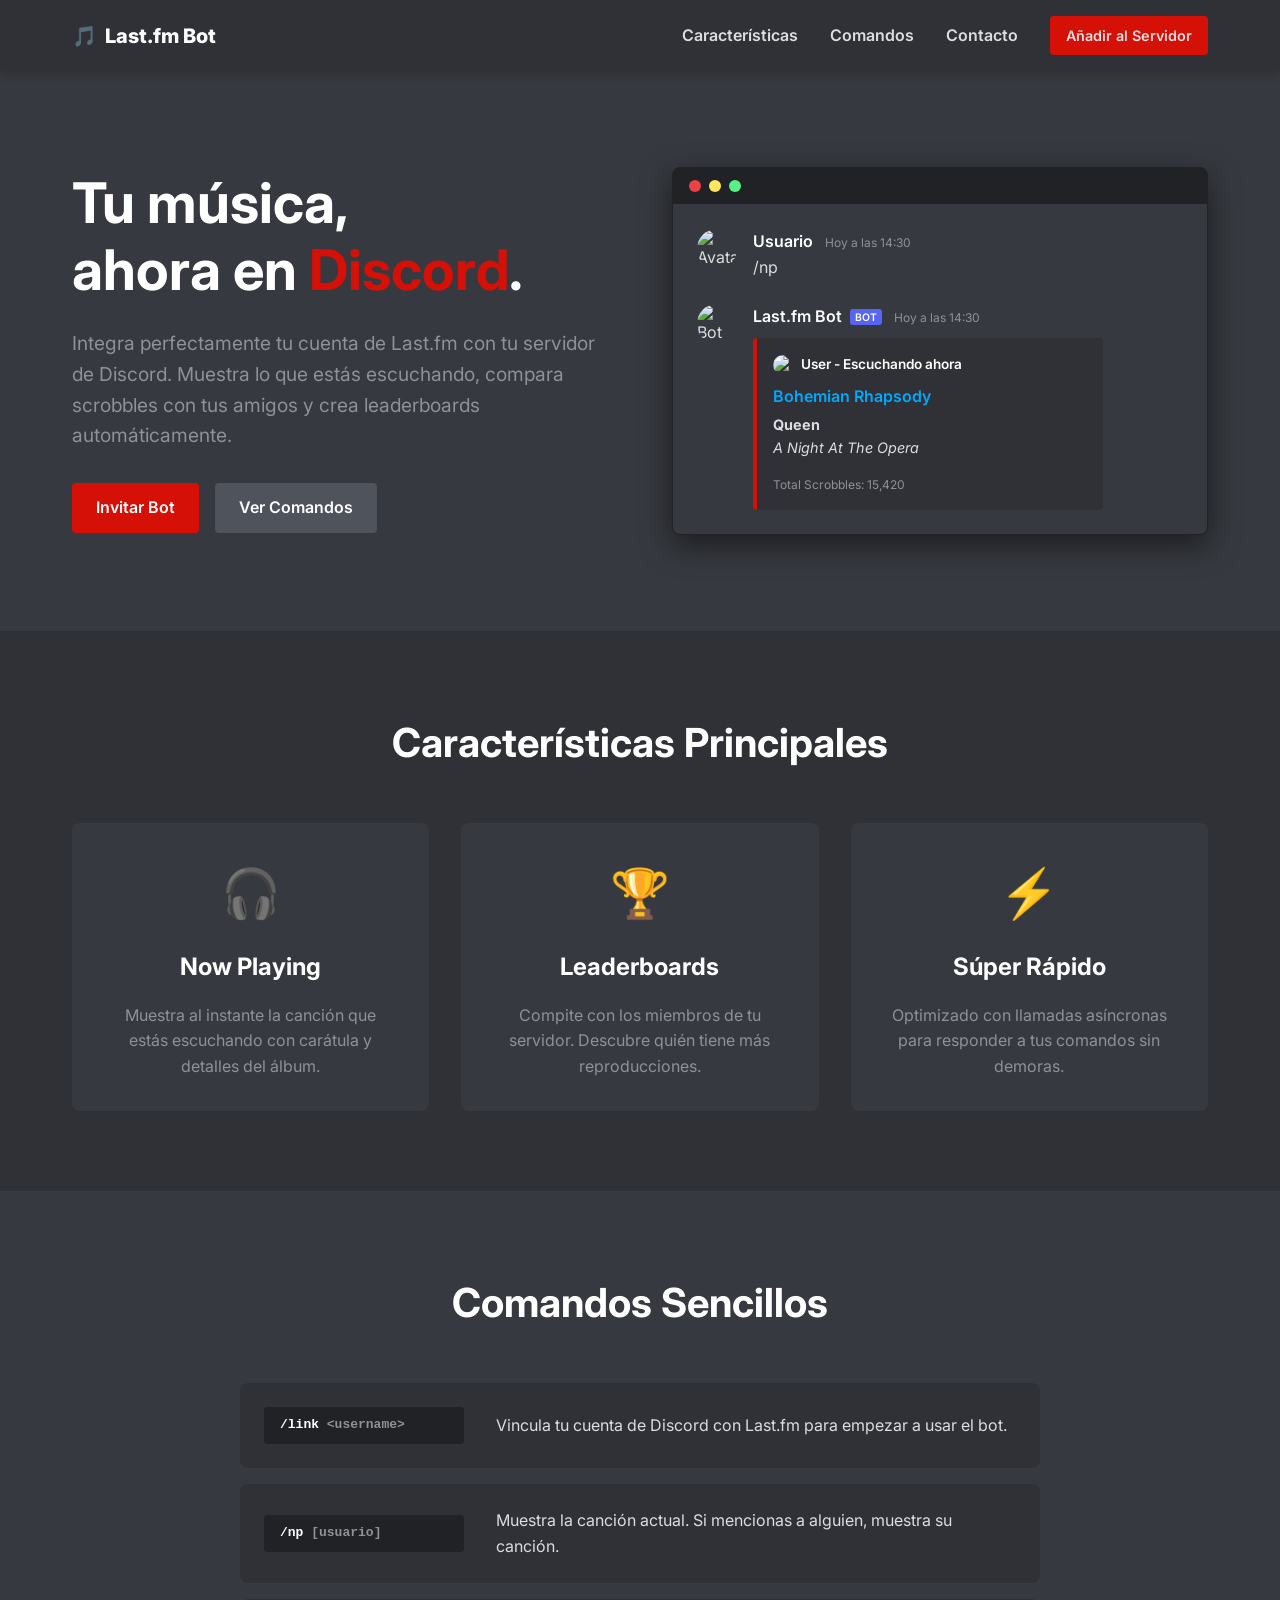
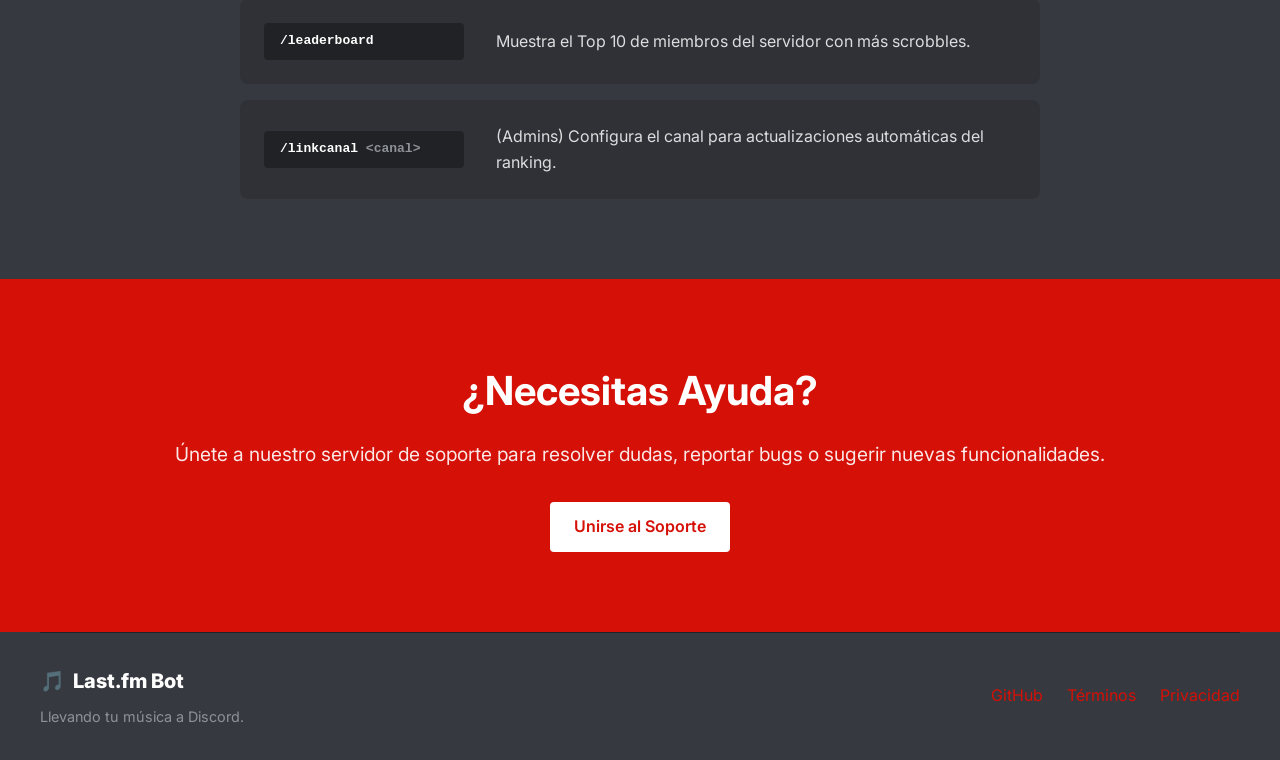
==== website/index.html @ 11972130 "Initial commit - Last.fm Discord Bot architecture" ====
<!DOCTYPE html>
<html lang="es">
<head>
    <meta charset="UTF-8">
    <meta name="viewport" content="width=device-width, initial-scale=1.0">
    <title>Last.fm Bot para Discord</title>
    <meta name="description" content="El mejor bot de Discord para integrar tu actividad musical de Last.fm. Comparte tus scrobbles, descubre nueva música y compite en leaderboards.">
    <link rel="stylesheet" href="style.css">
    <link rel="preconnect" href="https://fonts.googleapis.com">
    <link rel="preconnect" href="https://fonts.gstatic.com" crossorigin>
    <link href="https://fonts.googleapis.com/css2?family=Inter:wght@300;400;600;800&display=swap" rel="stylesheet">
</head>
<body>
    <nav class="navbar">
        <div class="container nav-container">
            <div class="logo">
                <span class="logo-icon">🎵</span>
                <span class="logo-text">Last.fm Bot</span>
            </div>
            <ul class="nav-links">
                <li><a href="#features">Características</a></li>
                <li><a href="#commands">Comandos</a></li>
                <li><a href="#contact">Contacto</a></li>
                <li><a href="#" class="btn btn-primary btn-small">Añadir al Servidor</a></li>
            </ul>
        </div>
    </nav>

    <header class="hero">
        <div class="container hero-container">
            <div class="hero-content">
                <h1>Tu música,<br>ahora en <span class="highlight">Discord</span>.</h1>
                <p>Integra perfectamente tu cuenta de Last.fm con tu servidor de Discord. Muestra lo que estás escuchando, compara scrobbles con tus amigos y crea leaderboards automáticamente.</p>
                <div class="hero-buttons">
                    <a href="#" class="btn btn-primary">Invitar Bot</a>
                    <a href="#commands" class="btn btn-secondary">Ver Comandos</a>
                </div>
            </div>
            <div class="hero-image">
                <div class="mockup">
                    <div class="mockup-header">
                        <span class="dot red"></span>
                        <span class="dot yellow"></span>
                        <span class="dot green"></span>
                    </div>
                    <div class="mockup-body">
                        <div class="message">
                            <img src="https://ui-avatars.com/api/?name=User&background=random" alt="Avatar" class="avatar">
                            <div class="message-content">
                                <span class="username">Usuario</span> <span class="timestamp">Hoy a las 14:30</span>
                                <p>/np</p>
                            </div>
                        </div>
                        <div class="message bot">
                            <img src="https://ui-avatars.com/api/?name=Bot&background=d51007&color=fff" alt="Bot Avatar" class="avatar bot-avatar">
                            <div class="message-content">
                                <span class="username bot-name">Last.fm Bot <span class="bot-tag">BOT</span></span> <span class="timestamp">Hoy a las 14:30</span>
                                <div class="embed">
                                    <div class="embed-author">
                                        <img src="https://ui-avatars.com/api/?name=User&background=random" alt="User">
                                        <span>User - Escuchando ahora</span>
                                    </div>
                                    <div class="embed-title">Bohemian Rhapsody</div>
                                    <div class="embed-desc">
                                        <strong>Queen</strong><br>
                                        <em>A Night At The Opera</em>
                                    </div>
                                    <div class="embed-footer">Total Scrobbles: 15,420</div>
                                </div>
                            </div>
                        </div>
                    </div>
                </div>
            </div>
        </div>
    </header>

    <section id="features" class="features">
        <div class="container">
            <h2 class="section-title">Características Principales</h2>
            <div class="features-grid">
                <div class="feature-card">
                    <div class="feature-icon">🎧</div>
                    <h3>Now Playing</h3>
                    <p>Muestra al instante la canción que estás escuchando con carátula y detalles del álbum.</p>
                </div>
                <div class="feature-card">
                    <div class="feature-icon">🏆</div>
                    <h3>Leaderboards</h3>
                    <p>Compite con los miembros de tu servidor. Descubre quién tiene más reproducciones.</p>
                </div>
                <div class="feature-card">
                    <div class="feature-icon">⚡</div>
                    <h3>Súper Rápido</h3>
                    <p>Optimizado con llamadas asíncronas para responder a tus comandos sin demoras.</p>
                </div>
            </div>
        </div>
    </section>

    <section id="commands" class="commands">
        <div class="container">
            <h2 class="section-title">Comandos Sencillos</h2>
            <div class="commands-list">
                <div class="command-item">
                    <div class="command-name">/link <span>&lt;username&gt;</span></div>
                    <div class="command-desc">Vincula tu cuenta de Discord con Last.fm para empezar a usar el bot.</div>
                </div>
                <div class="command-item">
                    <div class="command-name">/np <span>[usuario]</span></div>
                    <div class="command-desc">Muestra la canción actual. Si mencionas a alguien, muestra su canción.</div>
                </div>
                <div class="command-item">
                    <div class="command-name">/leaderboard</div>
                    <div class="command-desc">Muestra el Top 10 de miembros del servidor con más scrobbles.</div>
                </div>
                <div class="command-item">
                    <div class="command-name">/linkcanal <span>&lt;canal&gt;</span></div>
                    <div class="command-desc">(Admins) Configura el canal para actualizaciones automáticas del ranking.</div>
                </div>
            </div>
        </div>
    </section>

    <section id="contact" class="cta">
        <div class="container cta-container">
            <h2>¿Necesitas Ayuda?</h2>
            <p>Únete a nuestro servidor de soporte para resolver dudas, reportar bugs o sugerir nuevas funcionalidades.</p>
            <a href="#" class="btn btn-primary">Unirse al Soporte</a>
        </div>
    </section>

    <footer>
        <div class="container footer-container">
            <div class="footer-info">
                <div class="logo">
                    <span class="logo-icon">🎵</span>
                    <span class="logo-text">Last.fm Bot</span>
                </div>
                <p>Llevando tu música a Discord.</p>
            </div>
            <div class="footer-links">
                <a href="https://github.com/tu-usuario/lastfm-discord-bot" target="_blank">GitHub</a>
                <a href="#">Términos</a>
                <a href="#">Privacidad</a>
            </div>
        </div>
    </footer>

    <script src="script.js"></script>
</body>
</html>
---- website/style.css ----
:root {
    --bg-color: #36393f;
    --bg-secondary: #2f3136;
    --bg-tertiary: #202225;
    --text-primary: #dcddde;
    --text-secondary: #8e9297;
    --primary-color: #d51007; /* Last.fm Red */
    --primary-hover: #b90000;
    --border-color: #202225;
    --embed-bg: #2f3136;
}

* {
    margin: 0;
    padding: 0;
    box-sizing: border-box;
}

body {
    font-family: 'Inter', sans-serif;
    background-color: var(--bg-color);
    color: var(--text-primary);
    line-height: 1.6;
}

a {
    text-decoration: none;
    color: var(--primary-color);
    transition: color 0.2s;
}

a:hover {
    color: var(--primary-hover);
}

.container {
    max-width: 1200px;
    margin: 0 auto;
    padding: 0 2rem;
}

/* Navbar */
.navbar {
    background-color: var(--bg-secondary);
    padding: 1rem 0;
    position: sticky;
    top: 0;
    z-index: 100;
    box-shadow: 0 2px 10px rgba(0,0,0,0.2);
}

.nav-container {
    display: flex;
    justify-content: space-between;
    align-items: center;
}

.logo {
    display: flex;
    align-items: center;
    gap: 0.5rem;
    font-weight: 800;
    font-size: 1.25rem;
    color: #fff;
}

.nav-links {
    display: flex;
    list-style: none;
    gap: 2rem;
    align-items: center;
}

.nav-links a {
    color: var(--text-primary);
    font-weight: 600;
}

.nav-links a:hover {
    color: #fff;
}

/* Buttons */
.btn {
    display: inline-block;
    padding: 0.75rem 1.5rem;
    border-radius: 4px;
    font-weight: 600;
    cursor: pointer;
    transition: all 0.2s ease;
    border: none;
}

.btn-small {
    padding: 0.5rem 1rem;
    font-size: 0.9rem;
}

.btn-primary {
    background-color: var(--primary-color);
    color: #fff;
}

.btn-primary:hover {
    background-color: var(--primary-hover);
    color: #fff;
    transform: translateY(-2px);
}

.btn-secondary {
    background-color: #4f545c;
    color: #fff;
}

.btn-secondary:hover {
    background-color: #686d73;
    color: #fff;
    transform: translateY(-2px);
}

/* Hero Section */
.hero {
    padding: 6rem 0;
}

.hero-container {
    display: flex;
    align-items: center;
    gap: 4rem;
}

.hero-content {
    flex: 1;
}

.hero-content h1 {
    font-size: 3.5rem;
    line-height: 1.2;
    margin-bottom: 1.5rem;
    color: #fff;
}

.highlight {
    color: var(--primary-color);
}

.hero-content p {
    font-size: 1.2rem;
    color: var(--text-secondary);
    margin-bottom: 2rem;
}

.hero-buttons {
    display: flex;
    gap: 1rem;
}

/* Mockup */
.hero-image {
    flex: 1;
}

.mockup {
    background-color: var(--bg-tertiary);
    border-radius: 8px;
    overflow: hidden;
    box-shadow: 0 10px 30px rgba(0,0,0,0.5);
    border: 1px solid var(--border-color);
}

.mockup-header {
    background-color: #202225;
    padding: 0.75rem 1rem;
    display: flex;
    gap: 0.5rem;
    border-bottom: 1px solid var(--bg-color);
}

.dot {
    width: 12px;
    height: 12px;
    border-radius: 50%;
}

.dot.red { background-color: #ed4245; }
.dot.yellow { background-color: #fee75c; }
.dot.green { background-color: #57f287; }

.mockup-body {
    padding: 1.5rem;
    background-color: var(--bg-color);
    display: flex;
    flex-direction: column;
    gap: 1.5rem;
}

.message {
    display: flex;
    gap: 1rem;
}

.avatar {
    width: 40px;
    height: 40px;
    border-radius: 50%;
}

.message-content {
    flex: 1;
}

.username {
    font-weight: 600;
    color: #fff;
}

.bot-tag {
    background-color: #5865F2;
    color: #fff;
    font-size: 0.65rem;
    padding: 0.1rem 0.3rem;
    border-radius: 3px;
    margin-left: 0.25rem;
    vertical-align: middle;
}

.timestamp {
    font-size: 0.75rem;
    color: var(--text-secondary);
    margin-left: 0.5rem;
}

/* Embed */
.embed {
    margin-top: 0.5rem;
    background-color: var(--embed-bg);
    border-left: 4px solid var(--primary-color);
    border-radius: 4px;
    padding: 1rem;
    max-width: 350px;
}

.embed-author {
    display: flex;
    align-items: center;
    gap: 0.5rem;
    margin-bottom: 0.5rem;
    font-size: 0.85rem;
    font-weight: 600;
    color: #fff;
}

.embed-author img {
    width: 20px;
    height: 20px;
    border-radius: 50%;
}

.embed-title {
    font-weight: 600;
    color: #00a8fc; /* Link blue typical of embeds */
    margin-bottom: 0.25rem;
}

.embed-desc {
    font-size: 0.9rem;
    margin-bottom: 1rem;
}

.embed-footer {
    font-size: 0.75rem;
    color: var(--text-secondary);
}

/* Sections */
.section-title {
    text-align: center;
    font-size: 2.5rem;
    margin-bottom: 3rem;
    color: #fff;
}

/* Features */
.features {
    padding: 5rem 0;
    background-color: var(--bg-secondary);
}

.features-grid {
    display: grid;
    grid-template-columns: repeat(auto-fit, minmax(300px, 1fr));
    gap: 2rem;
}

.feature-card {
    background-color: var(--bg-color);
    padding: 2rem;
    border-radius: 8px;
    text-align: center;
    transition: transform 0.3s ease;
}

.feature-card:hover {
    transform: translateY(-5px);
}

.feature-icon {
    font-size: 3rem;
    margin-bottom: 1rem;
}

.feature-card h3 {
    color: #fff;
    margin-bottom: 1rem;
    font-size: 1.5rem;
}

.feature-card p {
    color: var(--text-secondary);
}

/* Commands */
.commands {
    padding: 5rem 0;
}

.commands-list {
    max-width: 800px;
    margin: 0 auto;
    display: flex;
    flex-direction: column;
    gap: 1rem;
}

.command-item {
    background-color: var(--bg-secondary);
    padding: 1.5rem;
    border-radius: 8px;
    display: flex;
    align-items: center;
}

.command-name {
    font-family: monospace;
    font-weight: 600;
    color: #fff;
    background-color: var(--bg-tertiary);
    padding: 0.5rem 1rem;
    border-radius: 4px;
    width: 200px;
    flex-shrink: 0;
}

.command-name span {
    color: var(--text-secondary);
}

.command-desc {
    margin-left: 2rem;
    color: var(--text-primary);
}

/* CTA */
.cta {
    padding: 5rem 0;
    background-color: var(--primary-color);
    text-align: center;
}

.cta-container h2 {
    color: #fff;
    font-size: 2.5rem;
    margin-bottom: 1rem;
}

.cta-container p {
    color: #fff;
    font-size: 1.2rem;
    margin-bottom: 2rem;
    opacity: 0.9;
}

.cta .btn-primary {
    background-color: #fff;
    color: var(--primary-color);
}

.cta .btn-primary:hover {
    background-color: #f0f0f0;
}

/* Footer */
.footer-container {
    padding: 2rem 0;
    display: flex;
    justify-content: space-between;
    align-items: center;
    border-top: 1px solid var(--border-color);
}

.footer-info p {
    color: var(--text-secondary);
    font-size: 0.9rem;
    margin-top: 0.5rem;
}

.footer-links {
    display: flex;
    gap: 1.5rem;
}

/* Responsive */
@media (max-width: 768px) {
    .hero-container {
        flex-direction: column;
        text-align: center;
    }
    
    .hero-buttons {
        justify-content: center;
    }

    .nav-links {
        display: none;
    }

    .command-item {
        flex-direction: column;
        align-items: flex-start;
        gap: 1rem;
    }

    .command-desc {
        margin-left: 0;
    }
}
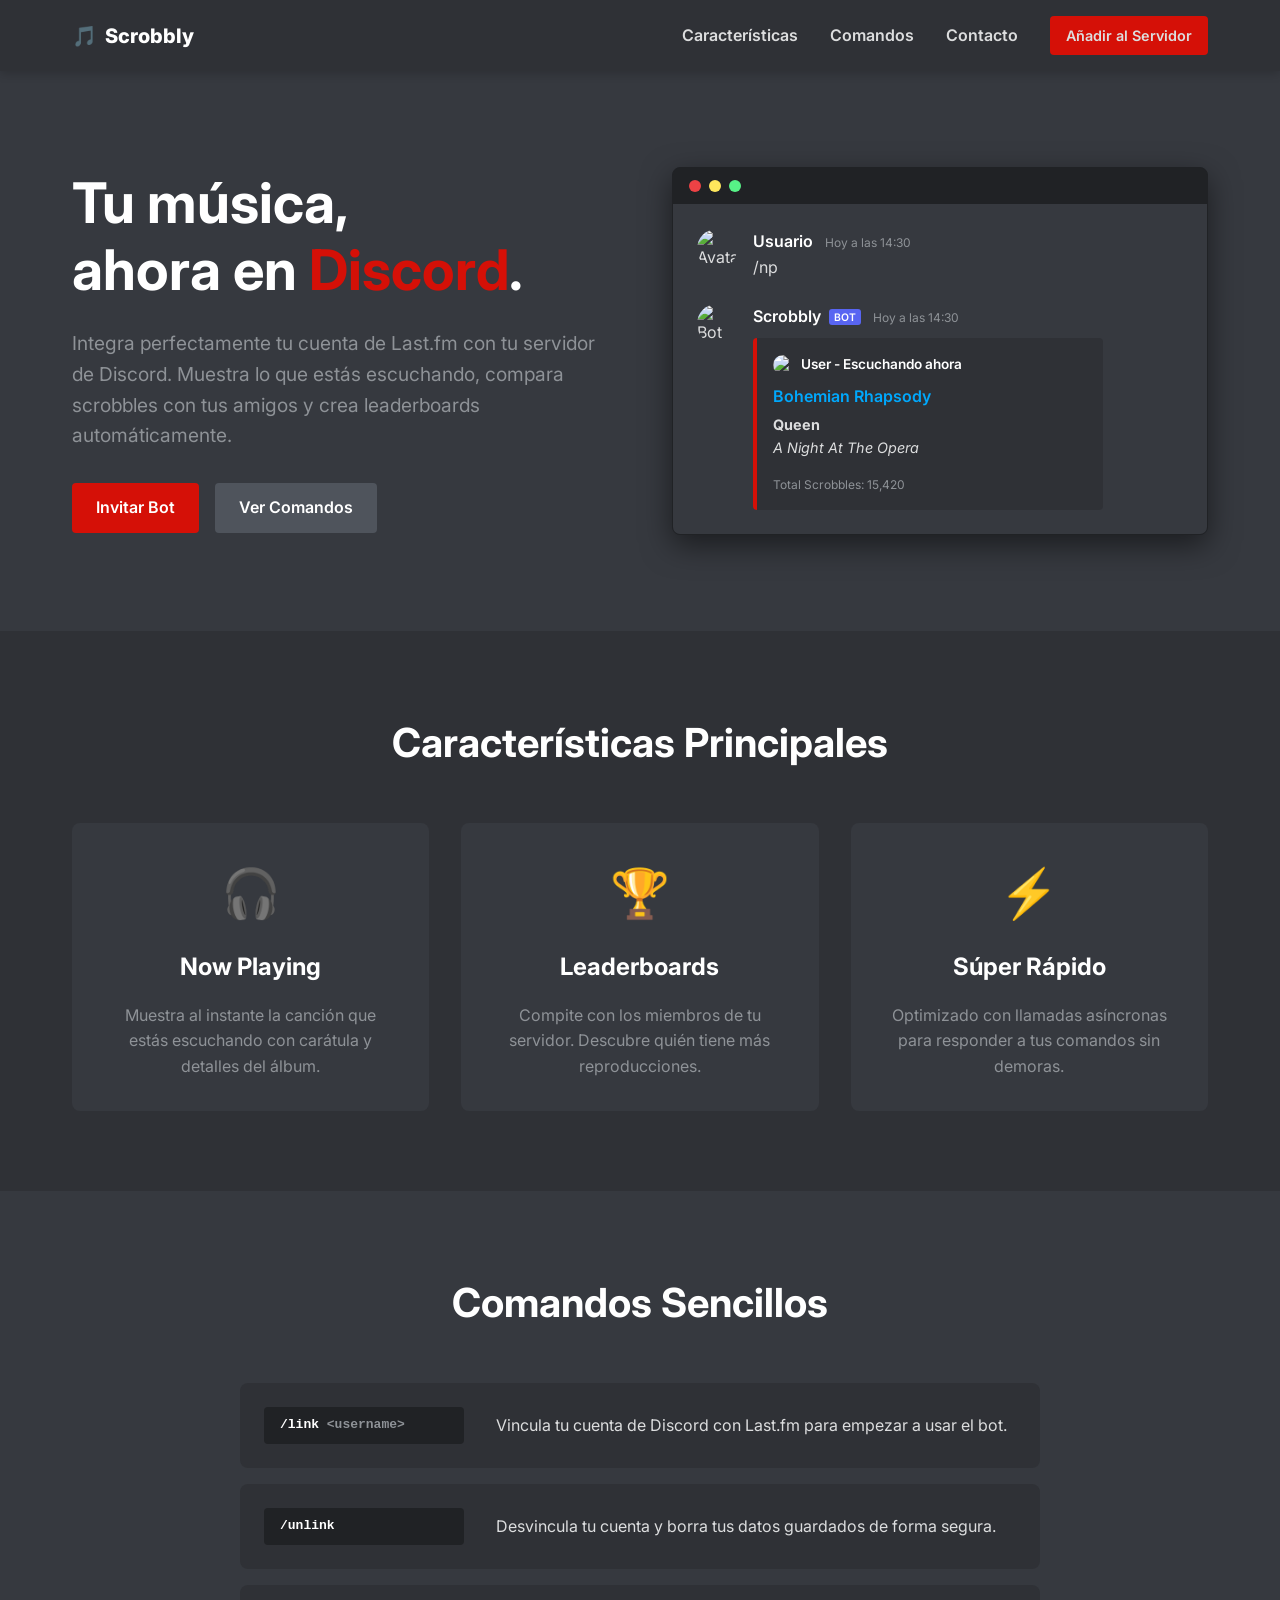
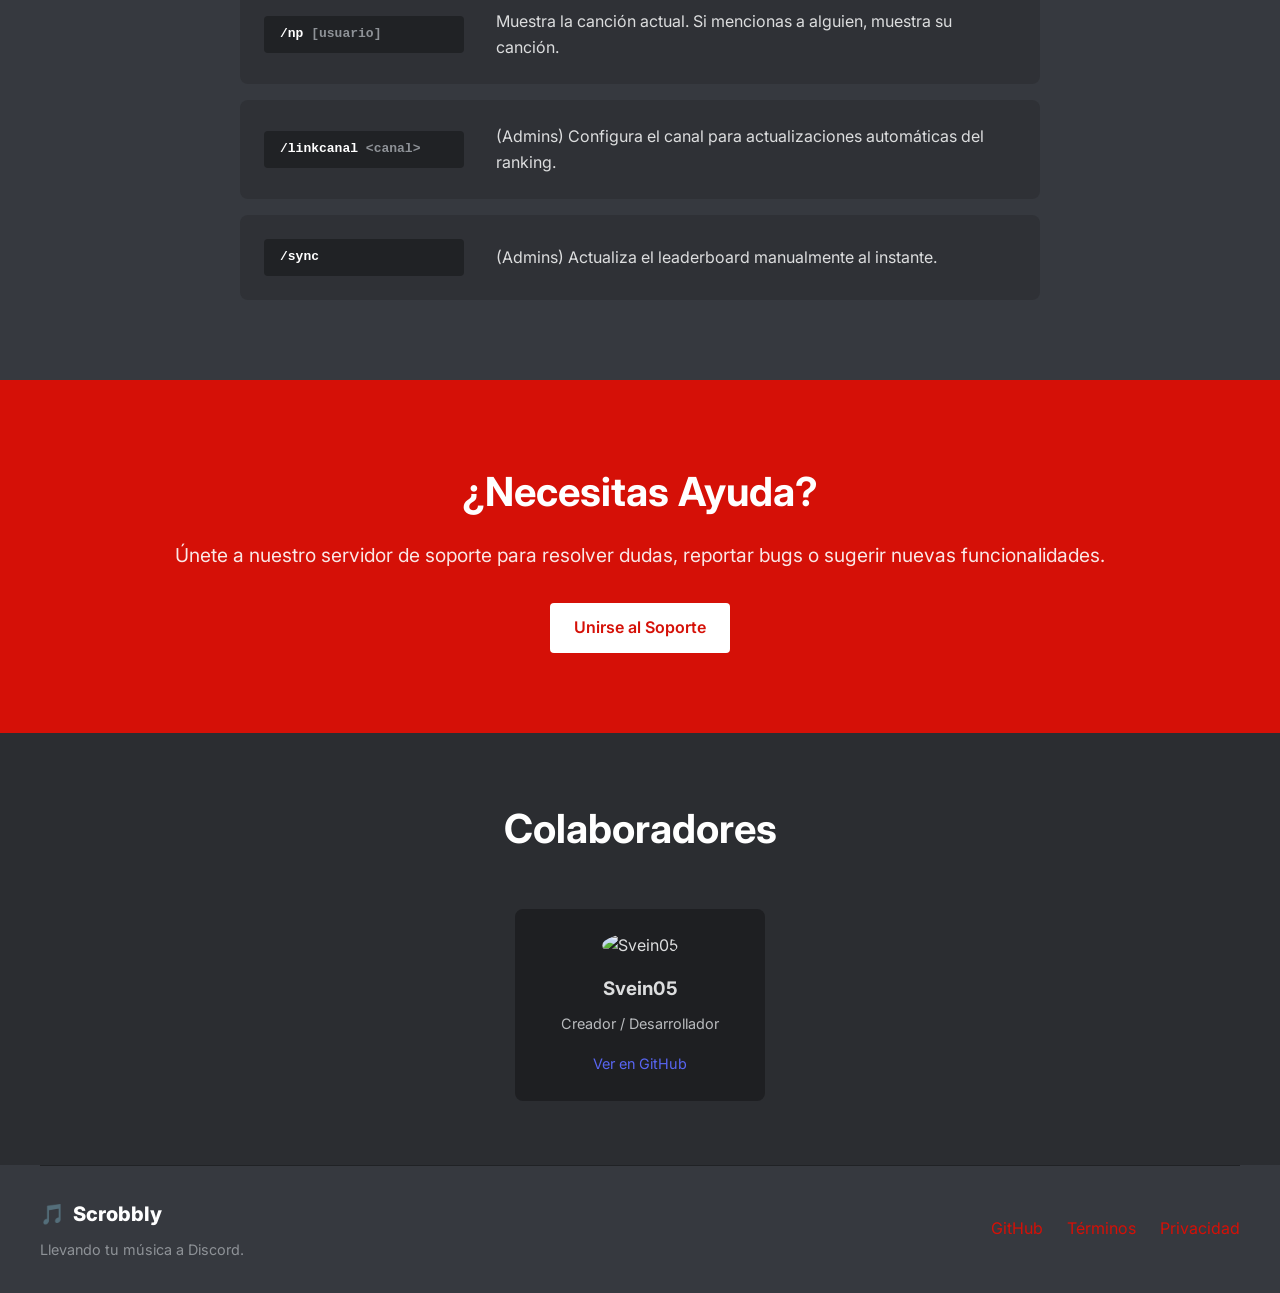
==== commit 86e59c95: "Update: all" ====
--- a/website/index.html
+++ b/website/index.html
@@ -3,7 +3,7 @@
 <head>
     <meta charset="UTF-8">
     <meta name="viewport" content="width=device-width, initial-scale=1.0">
-    <title>Last.fm Bot para Discord</title>
+    <title>Scrobbly - El Bot de Last.fm para Discord</title>
     <meta name="description" content="El mejor bot de Discord para integrar tu actividad musical de Last.fm. Comparte tus scrobbles, descubre nueva música y compite en leaderboards.">
     <link rel="stylesheet" href="style.css">
     <link rel="preconnect" href="https://fonts.googleapis.com">
@@ -15,7 +15,7 @@
         <div class="container nav-container">
             <div class="logo">
                 <span class="logo-icon">🎵</span>
-                <span class="logo-text">Last.fm Bot</span>
+                <span class="logo-text">Scrobbly</span>
             </div>
             <ul class="nav-links">
                 <li><a href="#features">Características</a></li>
@@ -54,7 +54,7 @@
                         <div class="message bot">
                             <img src="https://ui-avatars.com/api/?name=Bot&background=d51007&color=fff" alt="Bot Avatar" class="avatar bot-avatar">
                             <div class="message-content">
-                                <span class="username bot-name">Last.fm Bot <span class="bot-tag">BOT</span></span> <span class="timestamp">Hoy a las 14:30</span>
+                                <span class="username bot-name">Scrobbly <span class="bot-tag">BOT</span></span> <span class="timestamp">Hoy a las 14:30</span>
                                 <div class="embed">
                                     <div class="embed-author">
                                         <img src="https://ui-avatars.com/api/?name=User&background=random" alt="User">
@@ -107,16 +107,20 @@
                     <div class="command-desc">Vincula tu cuenta de Discord con Last.fm para empezar a usar el bot.</div>
                 </div>
                 <div class="command-item">
+                    <div class="command-name">/unlink</div>
+                    <div class="command-desc">Desvincula tu cuenta y borra tus datos guardados de forma segura.</div>
+                </div>
+                <div class="command-item">
                     <div class="command-name">/np <span>[usuario]</span></div>
                     <div class="command-desc">Muestra la canción actual. Si mencionas a alguien, muestra su canción.</div>
                 </div>
                 <div class="command-item">
-                    <div class="command-name">/leaderboard</div>
-                    <div class="command-desc">Muestra el Top 10 de miembros del servidor con más scrobbles.</div>
+                    <div class="command-name">/linkcanal <span>&lt;canal&gt;</span></div>
+                    <div class="command-desc">(Admins) Configura el canal para actualizaciones automáticas del ranking.</div>
                 </div>
                 <div class="command-item">
-                    <div class="command-name">/linkcanal <span>&lt;canal&gt;</span></div>
-                    <div class="command-desc">(Admins) Configura el canal para actualizaciones automáticas del ranking.</div>
+                    <div class="command-name">/sync</div>
+                    <div class="command-desc">(Admins) Actualiza el leaderboard manualmente al instante.</div>
                 </div>
             </div>
         </div>
@@ -130,12 +134,26 @@
         </div>
     </section>
 
+    <section id="contributors" class="contributors" style="background: #2b2d31; padding: 4rem 0; text-align: center;">
+        <div class="container">
+            <h2 class="section-title">Colaboradores</h2>
+            <div style="display: flex; justify-content: center; gap: 2rem; margin-top: 2rem;">
+                <div style="background: #1e1f22; padding: 1.5rem; border-radius: 8px; text-align: center; width: 250px;">
+                    <img src="https://github.com/Svein05.png" alt="Svein05" style="width: 80px; height: 80px; border-radius: 50%; margin-bottom: 1rem;">
+                    <h3 style="margin-bottom: 0.5rem;">Svein05</h3>
+                    <p style="color: #b9bbbe; font-size: 0.9rem; margin-bottom: 1rem;">Creador / Desarrollador</p>
+                    <a href="https://github.com/Svein05" target="_blank" style="color: #5865F2; text-decoration: none; font-size: 0.9rem;">Ver en GitHub</a>
+                </div>
+            </div>
+        </div>
+    </section>
+
     <footer>
         <div class="container footer-container">
             <div class="footer-info">
                 <div class="logo">
                     <span class="logo-icon">🎵</span>
-                    <span class="logo-text">Last.fm Bot</span>
+                    <span class="logo-text">Scrobbly</span>
                 </div>
                 <p>Llevando tu música a Discord.</p>
             </div>
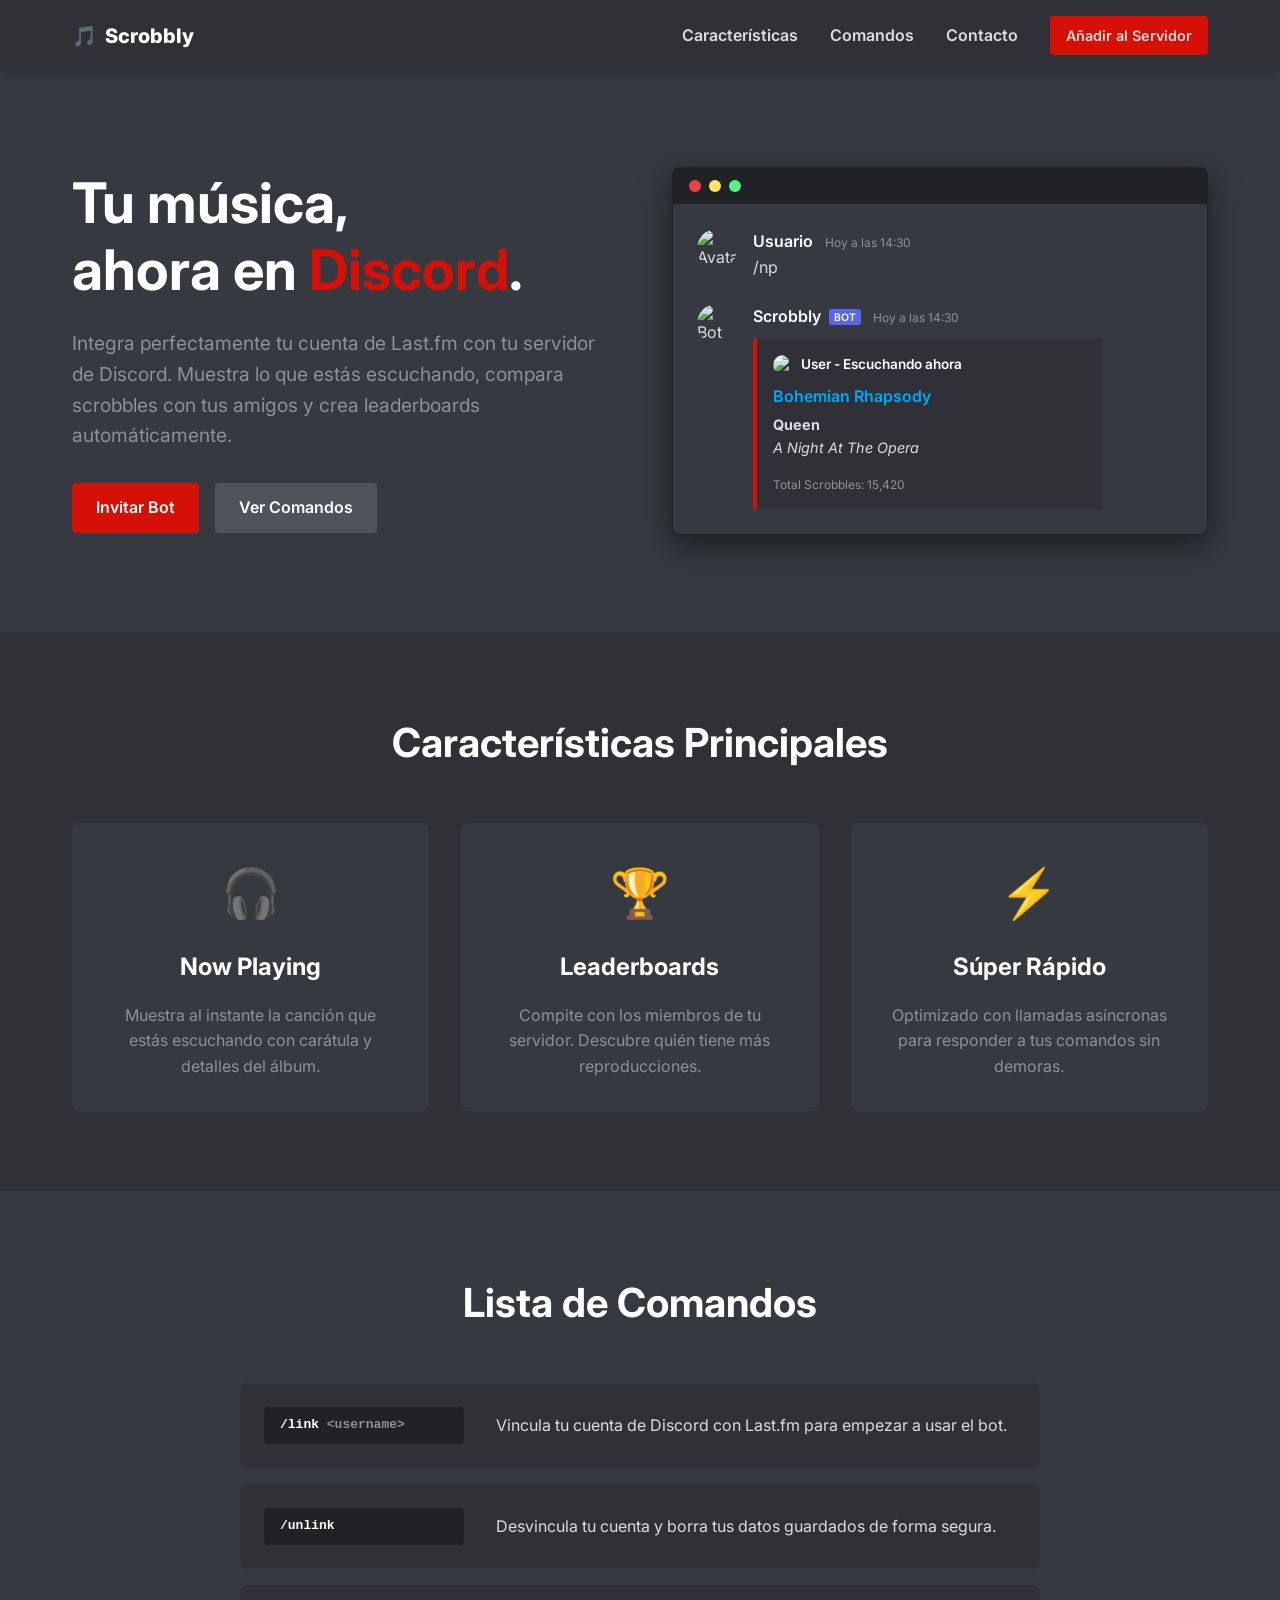
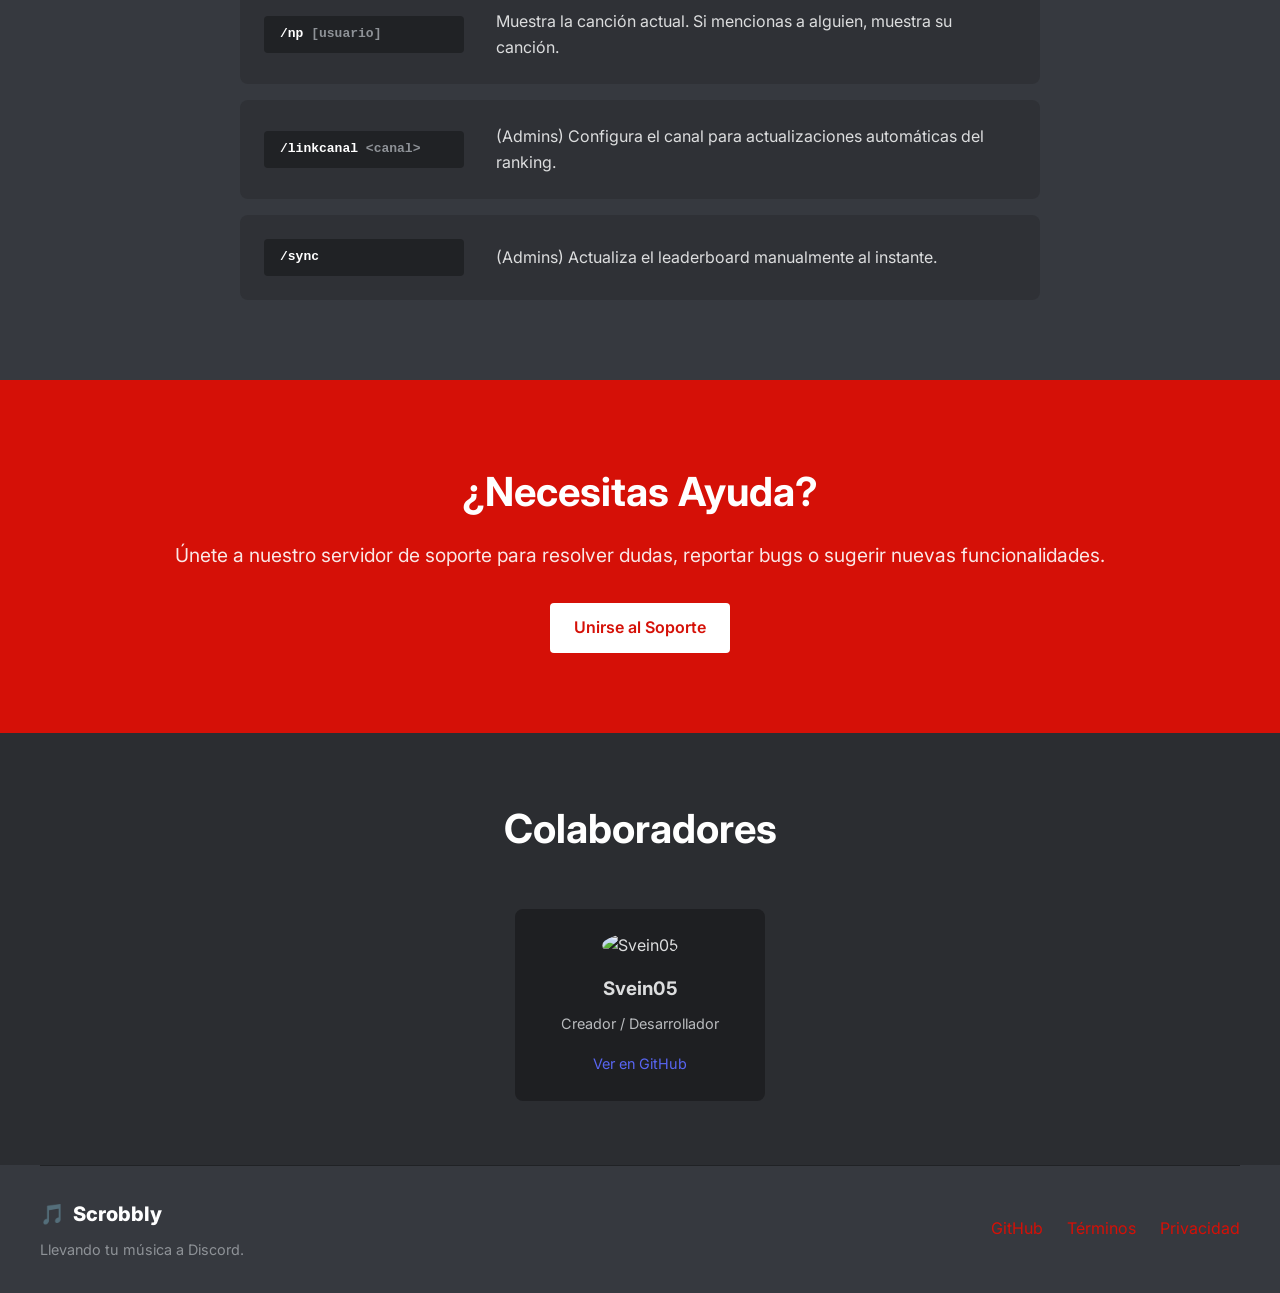
==== commit 23e479ca: "style: Change Web" ====
--- a/website/index.html
+++ b/website/index.html
@@ -100,7 +100,7 @@
 
     <section id="commands" class="commands">
         <div class="container">
-            <h2 class="section-title">Comandos Sencillos</h2>
+            <h2 class="section-title">Lista de Comandos</h2>
             <div class="commands-list">
                 <div class="command-item">
                     <div class="command-name">/link <span>&lt;username&gt;</span></div>
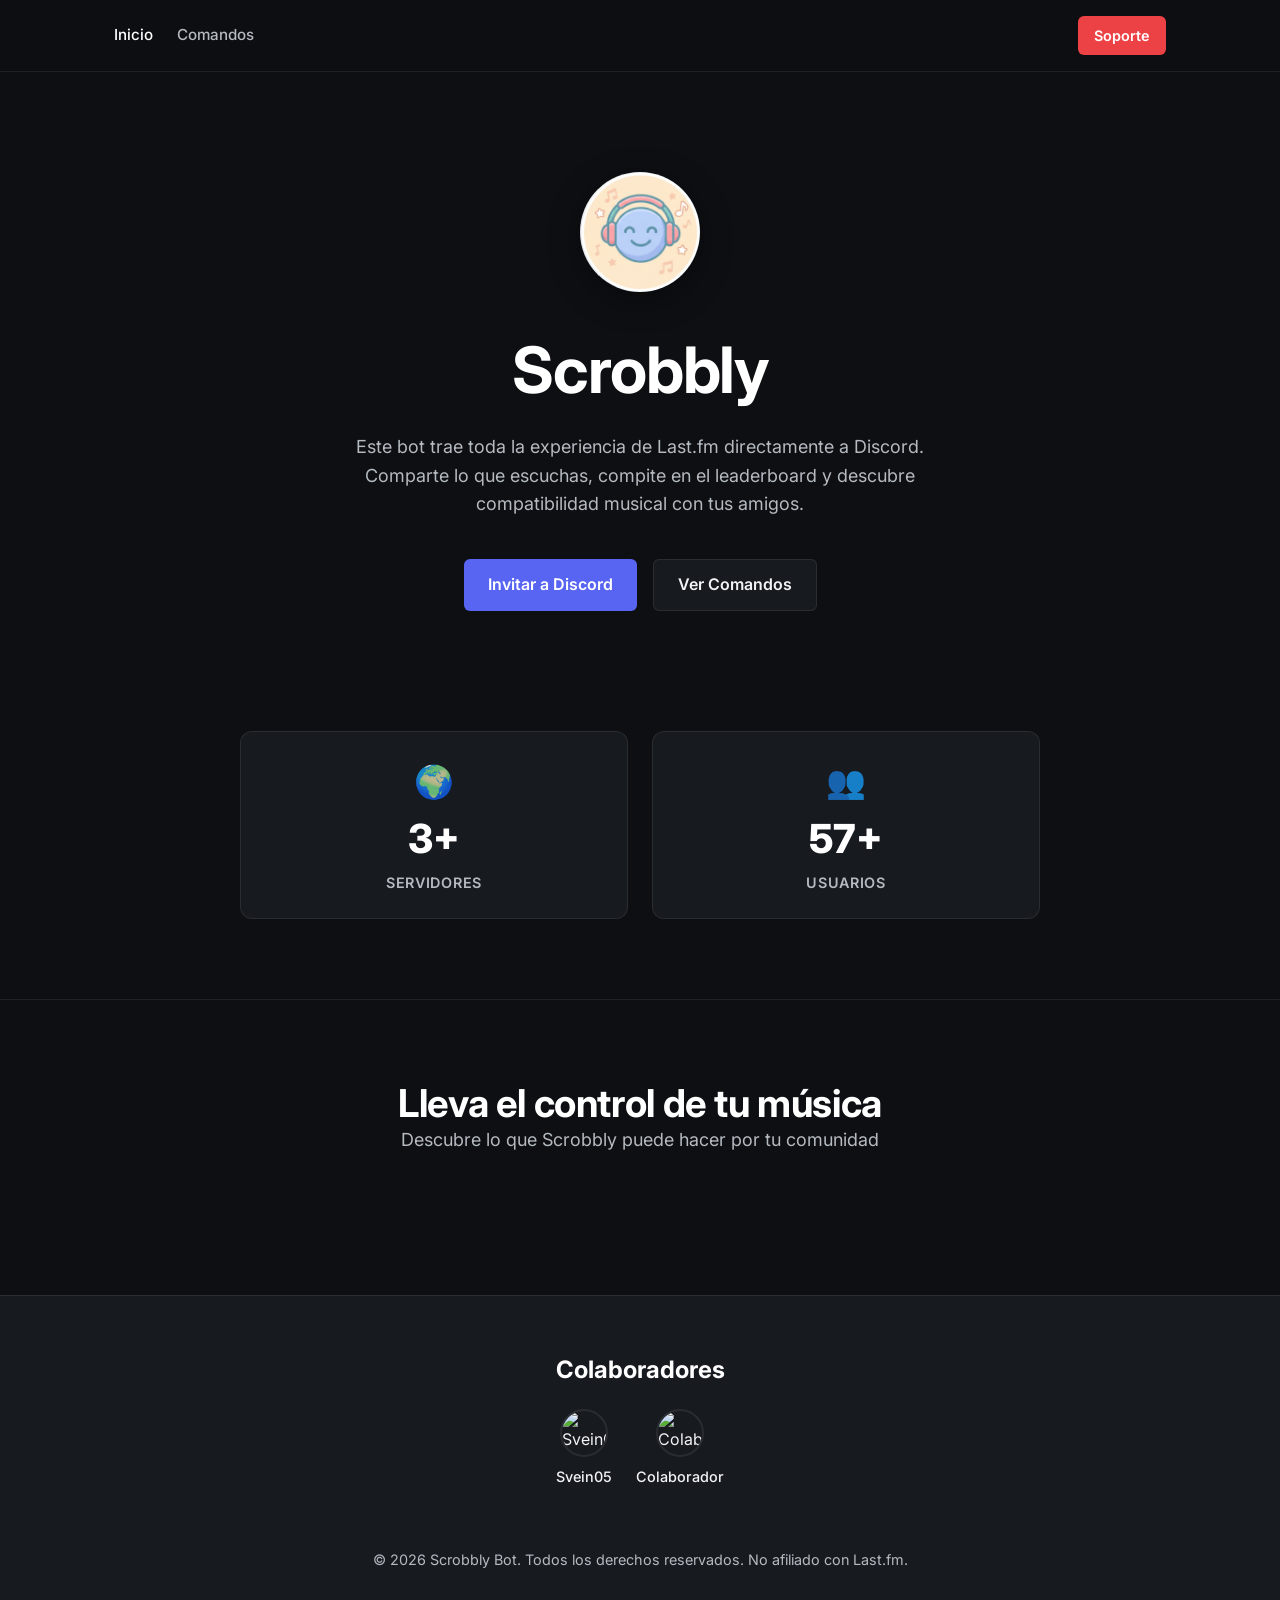
==== commit 4d5e70e8: "feat(website): complete redesign with live stats, github contributors, and dynamic commands" ====
--- a/website/index.html
+++ b/website/index.html
@@ -3,164 +3,102 @@
 <head>
     <meta charset="UTF-8">
     <meta name="viewport" content="width=device-width, initial-scale=1.0">
-    <title>Scrobbly - El Bot de Last.fm para Discord</title>
-    <meta name="description" content="El mejor bot de Discord para integrar tu actividad musical de Last.fm. Comparte tus scrobbles, descubre nueva música y compite en leaderboards.">
+    <title>Scrobbly | El mejor LastFM Discord Bot</title>
+    <meta name="description" content="Integra Last.fm en tu servidor de Discord con Scrobbly. Estadísticas, coronas, compatibilidad musical y mucho más.">
     <link rel="stylesheet" href="style.css">
-    <link rel="preconnect" href="https://fonts.googleapis.com">
-    <link rel="preconnect" href="https://fonts.gstatic.com" crossorigin>
-    <link href="https://fonts.googleapis.com/css2?family=Inter:wght@300;400;600;800&display=swap" rel="stylesheet">
 </head>
 <body>
-    <nav class="navbar">
-        <div class="container nav-container">
-            <div class="logo">
-                <span class="logo-icon">🎵</span>
-                <span class="logo-text">Scrobbly</span>
+    <!-- Header Navigation -->
+    <header>
+        <div class="container header-nav">
+            <div class="header-left">
+                <nav class="nav-links">
+                    <a href="index.html" class="active">Inicio</a>
+                    <a href="commands.html">Comandos</a>
+                </nav>
             </div>
-            <ul class="nav-links">
-                <li><a href="#features">Características</a></li>
-                <li><a href="#commands">Comandos</a></li>
-                <li><a href="#contact">Contacto</a></li>
-                <li><a href="#" class="btn btn-primary btn-small">Añadir al Servidor</a></li>
-            </ul>
-        </div>
-    </nav>
-
-    <header class="hero">
-        <div class="container hero-container">
-            <div class="hero-content">
-                <h1>Tu música,<br>ahora en <span class="highlight">Discord</span>.</h1>
-                <p>Integra perfectamente tu cuenta de Last.fm con tu servidor de Discord. Muestra lo que estás escuchando, compara scrobbles con tus amigos y crea leaderboards automáticamente.</p>
-                <div class="hero-buttons">
-                    <a href="#" class="btn btn-primary">Invitar Bot</a>
-                    <a href="#commands" class="btn btn-secondary">Ver Comandos</a>
-                </div>
-            </div>
-            <div class="hero-image">
-                <div class="mockup">
-                    <div class="mockup-header">
-                        <span class="dot red"></span>
-                        <span class="dot yellow"></span>
-                        <span class="dot green"></span>
-                    </div>
-                    <div class="mockup-body">
-                        <div class="message">
-                            <img src="https://ui-avatars.com/api/?name=User&background=random" alt="Avatar" class="avatar">
-                            <div class="message-content">
-                                <span class="username">Usuario</span> <span class="timestamp">Hoy a las 14:30</span>
-                                <p>/np</p>
-                            </div>
-                        </div>
-                        <div class="message bot">
-                            <img src="https://ui-avatars.com/api/?name=Bot&background=d51007&color=fff" alt="Bot Avatar" class="avatar bot-avatar">
-                            <div class="message-content">
-                                <span class="username bot-name">Scrobbly <span class="bot-tag">BOT</span></span> <span class="timestamp">Hoy a las 14:30</span>
-                                <div class="embed">
-                                    <div class="embed-author">
-                                        <img src="https://ui-avatars.com/api/?name=User&background=random" alt="User">
-                                        <span>User - Escuchando ahora</span>
-                                    </div>
-                                    <div class="embed-title">Bohemian Rhapsody</div>
-                                    <div class="embed-desc">
-                                        <strong>Queen</strong><br>
-                                        <em>A Night At The Opera</em>
-                                    </div>
-                                    <div class="embed-footer">Total Scrobbles: 15,420</div>
-                                </div>
-                            </div>
-                        </div>
-                    </div>
-                </div>
+            <div class="header-right">
+                <a href="https://discord.gg/jsYZYqQC67" target="_blank" rel="noopener noreferrer" class="btn btn-danger btn-sm">Soporte</a>
             </div>
         </div>
     </header>
 
-    <section id="features" class="features">
-        <div class="container">
-            <h2 class="section-title">Características Principales</h2>
-            <div class="features-grid">
-                <div class="feature-card">
-                    <div class="feature-icon">🎧</div>
-                    <h3>Now Playing</h3>
-                    <p>Muestra al instante la canción que estás escuchando con carátula y detalles del álbum.</p>
-                </div>
-                <div class="feature-card">
-                    <div class="feature-icon">🏆</div>
-                    <h3>Leaderboards</h3>
-                    <p>Compite con los miembros de tu servidor. Descubre quién tiene más reproducciones.</p>
-                </div>
-                <div class="feature-card">
-                    <div class="feature-icon">⚡</div>
-                    <h3>Súper Rápido</h3>
-                    <p>Optimizado con llamadas asíncronas para responder a tus comandos sin demoras.</p>
-                </div>
+    <!-- Hero Section -->
+    <section class="hero container fade-in">
+        <img src="assets/logo.png" alt="Scrobbly Bot Logo" class="hero-logo" onerror="this.src='https://ui-avatars.com/api/?name=Scrobbly&background=5865F2&color=fff&size=256'">
+        <h1>Scrobbly</h1>
+        <p class="hero-desc">
+            Este bot trae toda la experiencia de Last.fm directamente a Discord. Comparte lo que escuchas, compite en el leaderboard y descubre compatibilidad musical con tus amigos.
+        </p>
+        <div class="hero-actions">
+            <a href="https://discord.com/oauth2/authorize?client_id=1538633628706144306&permissions=8&integration_type=0&scope=bot" target="_blank" rel="noopener noreferrer" class="btn btn-primary">Invitar a Discord</a>
+            <a href="commands.html" class="btn btn-secondary">Ver Comandos</a>
+        </div>
+    </section>
+
+    <!-- Live Stats Section -->
+    <section class="stats-section container fade-in" style="animation-delay: 0.2s;">
+        <div class="stats-grid" id="stats-container">
+            <div class="stat-card">
+                <div class="stat-icon">🌍</div>
+                <div class="stat-value" id="stat-servers">--</div>
+                <div class="stat-label">Servidores</div>
+            </div>
+            <div class="stat-card">
+                <div class="stat-icon">👥</div>
+                <div class="stat-value" id="stat-users">--</div>
+                <div class="stat-label">Usuarios</div>
             </div>
         </div>
     </section>
 
-    <section id="commands" class="commands">
+    <!-- Showcase Section -->
+    <section class="showcase-section">
         <div class="container">
-            <h2 class="section-title">Lista de Comandos</h2>
-            <div class="commands-list">
-                <div class="command-item">
-                    <div class="command-name">/link <span>&lt;username&gt;</span></div>
-                    <div class="command-desc">Vincula tu cuenta de Discord con Last.fm para empezar a usar el bot.</div>
+            <div class="section-header fade-in">
+                <h2>Lleva el control de tu música</h2>
+                <p>Descubre lo que Scrobbly puede hacer por tu comunidad</p>
+            </div>
+
+            <!-- 
+            ========================================================================
+            PLANTILLA PARA AÑADIR DEMOSTRACIONES DE COMANDOS (SHOWCASE)
+            ========================================================================
+            Copia y pega el bloque de abajo por cada comando que quieras mostrar aquí.
+            
+            <div class="showcase-item fade-in-scroll">
+                <div class="showcase-content">
+                    <span class="showcase-tag">ETIQUETA (ej: Now Playing)</span>
+                    <h3>TITULO DEL COMANDO</h3>
+                    <p>DESCRIPCIÓN DE LO QUE HACE EL COMANDO.</p>
                 </div>
-                <div class="command-item">
-                    <div class="command-name">/unlink</div>
-                    <div class="command-desc">Desvincula tu cuenta y borra tus datos guardados de forma segura.</div>
-                </div>
-                <div class="command-item">
-                    <div class="command-name">/np <span>[usuario]</span></div>
-                    <div class="command-desc">Muestra la canción actual. Si mencionas a alguien, muestra su canción.</div>
-                </div>
-                <div class="command-item">
-                    <div class="command-name">/linkcanal <span>&lt;canal&gt;</span></div>
-                    <div class="command-desc">(Admins) Configura el canal para actualizaciones automáticas del ranking.</div>
-                </div>
-                <div class="command-item">
-                    <div class="command-name">/sync</div>
-                    <div class="command-desc">(Admins) Actualiza el leaderboard manualmente al instante.</div>
+                <div class="showcase-image-wrapper">
+                    <img src="assets/NOMBRE_DE_TU_IMAGEN.png" alt="Descripción de la imagen">
                 </div>
             </div>
+            ========================================================================
+            -->
+
         </div>
     </section>
 
-    <section id="contact" class="cta">
-        <div class="container cta-container">
-            <h2>¿Necesitas Ayuda?</h2>
-            <p>Únete a nuestro servidor de soporte para resolver dudas, reportar bugs o sugerir nuevas funcionalidades.</p>
-            <a href="#" class="btn btn-primary">Unirse al Soporte</a>
-        </div>
-    </section>
-
-    <section id="contributors" class="contributors" style="background: #2b2d31; padding: 4rem 0; text-align: center;">
+    <!-- Footer -->
+    <footer>
         <div class="container">
-            <h2 class="section-title">Colaboradores</h2>
-            <div style="display: flex; justify-content: center; gap: 2rem; margin-top: 2rem;">
-                <div style="background: #1e1f22; padding: 1.5rem; border-radius: 8px; text-align: center; width: 250px;">
-                    <img src="https://github.com/Svein05.png" alt="Svein05" style="width: 80px; height: 80px; border-radius: 50%; margin-bottom: 1rem;">
-                    <h3 style="margin-bottom: 0.5rem;">Svein05</h3>
-                    <p style="color: #b9bbbe; font-size: 0.9rem; margin-bottom: 1rem;">Creador / Desarrollador</p>
-                    <a href="https://github.com/Svein05" target="_blank" style="color: #5865F2; text-decoration: none; font-size: 0.9rem;">Ver en GitHub</a>
+            <h3>Colaboradores</h3>
+            <div class="contributors">
+                <!-- Example contributor, you can change this dynamically or statically -->
+                <div class="contributor">
+                    <img src="https://github.com/Svein05.png" alt="Svein05">
+                    <span class="contributor-name">Svein05</span>
+                </div>
+                <div class="contributor">
+                    <img src="https://ui-avatars.com/api/?name=Colaborador&background=random" alt="Colaborador">
+                    <span class="contributor-name">Colaborador</span>
                 </div>
             </div>
-        </div>
-    </section>
-
-    <footer>
-        <div class="container footer-container">
-            <div class="footer-info">
-                <div class="logo">
-                    <span class="logo-icon">🎵</span>
-                    <span class="logo-text">Scrobbly</span>
-                </div>
-                <p>Llevando tu música a Discord.</p>
-            </div>
-            <div class="footer-links">
-                <a href="https://github.com/tu-usuario/lastfm-discord-bot" target="_blank">GitHub</a>
-                <a href="#">Términos</a>
-                <a href="#">Privacidad</a>
+            <div class="footer-bottom">
+                &copy; 2026 Scrobbly Bot. Todos los derechos reservados. No afiliado con Last.fm.
             </div>
         </div>
     </footer>
--- a/website/style.css
+++ b/website/style.css
@@ -1,436 +1,513 @@
+@import url('https://fonts.googleapis.com/css2?family=Inter:wght@400;500;600;700;800&display=swap');
+
 :root {
-    --bg-color: #36393f;
-    --bg-secondary: #2f3136;
-    --bg-tertiary: #202225;
-    --text-primary: #dcddde;
-    --text-secondary: #8e9297;
-    --primary-color: #d51007; /* Last.fm Red */
-    --primary-hover: #b90000;
-    --border-color: #202225;
-    --embed-bg: #2f3136;
+  /* Color Palette */
+  --bg-color: #0d0f12;
+  --surface-color: #171a1f;
+  --surface-hover: #21252b;
+  --primary-color: #5865F2; /* Discord Blurple */
+  --primary-hover: #4752C4;
+  --text-main: #f2f3f5;
+  --text-muted: #b5bac1;
+  --border-color: rgba(255, 255, 255, 0.08);
+
+  /* Spacing & Layout */
+  --container-width: 1100px;
+  --header-height: 72px;
+  --radius-sm: 6px;
+  --radius-md: 12px;
+  --radius-lg: 20px;
+
+  /* Transitions */
+  --transition-fast: 0.15s ease;
+  --transition-normal: 0.3s ease;
 }
 
 * {
-    margin: 0;
-    padding: 0;
-    box-sizing: border-box;
+  margin: 0;
+  padding: 0;
+  box-sizing: border-box;
+}
+
+html {
+  scroll-behavior: smooth;
 }
 
 body {
-    font-family: 'Inter', sans-serif;
-    background-color: var(--bg-color);
-    color: var(--text-primary);
-    line-height: 1.6;
-}
+  font-family: 'Inter', -apple-system, BlinkMacSystemFont, 'Segoe UI', Roboto, Helvetica, Arial, sans-serif;
+  background-color: var(--bg-color);
+  color: var(--text-main);
+  line-height: 1.6;
+  -webkit-font-smoothing: antialiased;
+  -moz-osx-font-smoothing: grayscale;
+}
+
+/* Typography */
+h1, h2, h3, h4 {
+  font-weight: 700;
+  line-height: 1.2;
+  color: #fff;
+}
+
+h1 { font-size: clamp(2.5rem, 5vw, 4rem); letter-spacing: -0.02em; }
+h2 { font-size: clamp(2rem, 3vw, 2.5rem); letter-spacing: -0.01em; }
+h3 { font-size: 1.5rem; }
+p { color: var(--text-muted); font-size: 1.125rem; }
 
 a {
-    text-decoration: none;
-    color: var(--primary-color);
-    transition: color 0.2s;
+  color: var(--primary-color);
+  text-decoration: none;
+  transition: color var(--transition-fast);
 }
 
 a:hover {
-    color: var(--primary-hover);
-}
-
+  color: var(--primary-hover);
+}
+
+/* Layout */
 .container {
-    max-width: 1200px;
-    margin: 0 auto;
-    padding: 0 2rem;
-}
-
-/* Navbar */
-.navbar {
-    background-color: var(--bg-secondary);
-    padding: 1rem 0;
-    position: sticky;
-    top: 0;
-    z-index: 100;
-    box-shadow: 0 2px 10px rgba(0,0,0,0.2);
-}
-
-.nav-container {
-    display: flex;
-    justify-content: space-between;
-    align-items: center;
-}
-
-.logo {
-    display: flex;
-    align-items: center;
-    gap: 0.5rem;
-    font-weight: 800;
-    font-size: 1.25rem;
-    color: #fff;
+  max-width: var(--container-width);
+  margin: 0 auto;
+  padding: 0 24px;
+}
+
+/* Header */
+header {
+  position: sticky;
+  top: 0;
+  height: var(--header-height);
+  background-color: rgba(13, 15, 18, 0.85);
+  backdrop-filter: blur(12px);
+  -webkit-backdrop-filter: blur(12px);
+  border-bottom: 1px solid var(--border-color);
+  z-index: 100;
+  display: flex;
+  align-items: center;
+}
+
+.header-nav {
+  display: flex;
+  justify-content: space-between;
+  align-items: center;
+  width: 100%;
+}
+
+.header-left {
+  display: flex;
+  align-items: center;
+  gap: 32px;
+}
+
+.logo-container {
+  display: flex;
+  align-items: center;
+  gap: 12px;
+  font-weight: 700;
+  font-size: 1.25rem;
+  color: #fff;
+}
+
+.logo-container img {
+  width: 32px;
+  height: 32px;
+  border-radius: 50%;
+  object-fit: cover;
 }
 
 .nav-links {
-    display: flex;
-    list-style: none;
-    gap: 2rem;
-    align-items: center;
+  display: flex;
+  gap: 24px;
+  align-items: center;
 }
 
 .nav-links a {
-    color: var(--text-primary);
-    font-weight: 600;
-}
-
-.nav-links a:hover {
-    color: #fff;
+  color: var(--text-muted);
+  font-weight: 500;
+  font-size: 0.95rem;
+}
+
+.nav-links a:hover,
+.nav-links a.active {
+  color: #fff;
 }
 
 /* Buttons */
 .btn {
-    display: inline-block;
-    padding: 0.75rem 1.5rem;
-    border-radius: 4px;
-    font-weight: 600;
-    cursor: pointer;
-    transition: all 0.2s ease;
-    border: none;
-}
-
-.btn-small {
-    padding: 0.5rem 1rem;
-    font-size: 0.9rem;
+  display: inline-flex;
+  align-items: center;
+  justify-content: center;
+  padding: 12px 24px;
+  border-radius: var(--radius-sm);
+  font-weight: 600;
+  font-size: 1rem;
+  transition: all var(--transition-fast);
+  cursor: pointer;
+  border: none;
+}
+
+.btn-sm {
+  padding: 8px 16px;
+  font-size: 0.9rem;
 }
 
 .btn-primary {
-    background-color: var(--primary-color);
-    color: #fff;
+  background-color: var(--primary-color);
+  color: #fff;
 }
 
 .btn-primary:hover {
-    background-color: var(--primary-hover);
-    color: #fff;
-    transform: translateY(-2px);
+  background-color: var(--primary-hover);
+  color: #fff;
+  transform: translateY(-1px);
 }
 
 .btn-secondary {
-    background-color: #4f545c;
-    color: #fff;
+  background-color: var(--surface-color);
+  color: var(--text-main);
+  border: 1px solid var(--border-color);
 }
 
 .btn-secondary:hover {
-    background-color: #686d73;
-    color: #fff;
-    transform: translateY(-2px);
+  background-color: var(--surface-hover);
+  color: #fff;
+}
+
+.btn-danger {
+  background-color: #ed4245; /* Discord Red */
+  color: #fff;
+}
+
+.btn-danger:hover {
+  background-color: #da373a;
+  color: #fff;
+  transform: translateY(-1px);
 }
 
 /* Hero Section */
 .hero {
-    padding: 6rem 0;
-}
-
-.hero-container {
-    display: flex;
-    align-items: center;
-    gap: 4rem;
-}
-
-.hero-content {
+  padding: 100px 0 80px;
+  text-align: center;
+  display: flex;
+  flex-direction: column;
+  align-items: center;
+  gap: 24px;
+}
+
+.hero-logo {
+  width: 120px;
+  height: 120px;
+  border-radius: 50%;
+  object-fit: cover;
+  box-shadow: 0 8px 32px rgba(0, 0, 0, 0.4);
+  margin-bottom: 16px;
+}
+
+.hero-desc {
+  max-width: 600px;
+  margin: 0 auto;
+}
+
+.hero-actions {
+  display: flex;
+  gap: 16px;
+  margin-top: 16px;
+}
+
+/* Stats Section */
+.stats-section {
+  padding: 40px 0 80px;
+}
+
+.stats-grid {
+  display: grid;
+  grid-template-columns: repeat(auto-fit, minmax(200px, 1fr));
+  gap: 24px;
+  max-width: 800px;
+  margin: 0 auto;
+}
+
+.stat-card {
+  background-color: var(--surface-color);
+  border: 1px solid var(--border-color);
+  border-radius: var(--radius-md);
+  padding: 24px;
+  text-align: center;
+  display: flex;
+  flex-direction: column;
+  align-items: center;
+  gap: 12px;
+  transition: transform var(--transition-normal);
+}
+
+.stat-card:hover {
+  transform: translateY(-4px);
+}
+
+.stat-icon {
+  font-size: 2rem;
+  opacity: 0.8;
+}
+
+.stat-value {
+  font-size: 2.5rem;
+  font-weight: 800;
+  color: #fff;
+  line-height: 1;
+}
+
+.stat-label {
+  font-size: 0.9rem;
+  color: var(--text-muted);
+  text-transform: uppercase;
+  letter-spacing: 0.05em;
+  font-weight: 600;
+}
+
+/* Features / Showcase */
+.showcase-section {
+  padding: 80px 0;
+  border-top: 1px solid var(--border-color);
+}
+
+.section-header {
+  text-align: center;
+  margin-bottom: 60px;
+}
+
+.showcase-item {
+  display: flex;
+  flex-direction: column;
+  gap: 40px;
+  margin-bottom: 100px;
+  align-items: center;
+}
+
+@media (min-width: 768px) {
+  .showcase-item {
+    flex-direction: row;
+    justify-content: space-between;
+  }
+  
+  .showcase-item:nth-child(even) {
+    flex-direction: row-reverse;
+  }
+  
+  .showcase-content, .showcase-image-wrapper {
     flex: 1;
-}
-
-.hero-content h1 {
-    font-size: 3.5rem;
-    line-height: 1.2;
-    margin-bottom: 1.5rem;
-    color: #fff;
-}
-
-.highlight {
-    color: var(--primary-color);
-}
-
-.hero-content p {
-    font-size: 1.2rem;
-    color: var(--text-secondary);
-    margin-bottom: 2rem;
-}
-
-.hero-buttons {
-    display: flex;
-    gap: 1rem;
-}
-
-/* Mockup */
-.hero-image {
-    flex: 1;
-}
-
-.mockup {
-    background-color: var(--bg-tertiary);
-    border-radius: 8px;
-    overflow: hidden;
-    box-shadow: 0 10px 30px rgba(0,0,0,0.5);
-    border: 1px solid var(--border-color);
-}
-
-.mockup-header {
-    background-color: #202225;
-    padding: 0.75rem 1rem;
-    display: flex;
-    gap: 0.5rem;
-    border-bottom: 1px solid var(--bg-color);
-}
-
-.dot {
-    width: 12px;
-    height: 12px;
-    border-radius: 50%;
-}
-
-.dot.red { background-color: #ed4245; }
-.dot.yellow { background-color: #fee75c; }
-.dot.green { background-color: #57f287; }
-
-.mockup-body {
-    padding: 1.5rem;
-    background-color: var(--bg-color);
-    display: flex;
+    width: 50%;
+  }
+}
+
+.showcase-content {
+  display: flex;
+  flex-direction: column;
+  gap: 16px;
+}
+
+.showcase-tag {
+  display: inline-block;
+  align-self: flex-start;
+  padding: 4px 12px;
+  background-color: rgba(88, 101, 242, 0.15);
+  color: var(--primary-color);
+  border-radius: 100px;
+  font-size: 0.85rem;
+  font-weight: 600;
+  text-transform: uppercase;
+  letter-spacing: 0.05em;
+}
+
+.showcase-image-wrapper {
+  background-color: var(--surface-color);
+  border: 1px solid var(--border-color);
+  border-radius: var(--radius-lg);
+  padding: 24px;
+  /* Fixed aspect ratio container or min-height to ensure images center nicely */
+  min-height: 300px;
+  display: flex;
+  align-items: center;
+  justify-content: center;
+  overflow: hidden;
+}
+
+.showcase-image-wrapper img {
+  max-width: 100%;
+  max-height: 400px;
+  object-fit: contain;
+  border-radius: var(--radius-sm);
+  box-shadow: 0 4px 20px rgba(0,0,0,0.3);
+}
+
+/* Commands Page Specific */
+.page-header {
+  padding: 80px 0 40px;
+  text-align: center;
+}
+
+.search-container {
+  max-width: 600px;
+  margin: 0 auto 40px;
+  position: relative;
+}
+
+.search-input {
+  width: 100%;
+  padding: 16px 24px;
+  padding-left: 48px;
+  background-color: var(--surface-color);
+  border: 1px solid var(--border-color);
+  border-radius: var(--radius-md);
+  color: #fff;
+  font-size: 1rem;
+  transition: border-color var(--transition-fast);
+  font-family: inherit;
+}
+
+.search-input:focus {
+  outline: none;
+  border-color: var(--primary-color);
+}
+
+.search-icon {
+  position: absolute;
+  left: 16px;
+  top: 50%;
+  transform: translateY(-50%);
+  color: var(--text-muted);
+}
+
+.commands-grid {
+  display: grid;
+  grid-template-columns: 1fr;
+  gap: 16px;
+  padding-bottom: 80px;
+}
+
+.command-card {
+  background-color: var(--surface-color);
+  border: 1px solid var(--border-color);
+  border-radius: var(--radius-md);
+  padding: 24px;
+  display: flex;
+  flex-direction: column;
+  gap: 12px;
+}
+
+.command-header {
+  display: flex;
+  justify-content: space-between;
+  align-items: flex-start;
+  flex-wrap: wrap;
+  gap: 12px;
+}
+
+.command-name {
+  font-family: monospace;
+  font-size: 1.25rem;
+  font-weight: 700;
+  color: #fff;
+  background-color: rgba(255,255,255,0.05);
+  padding: 4px 8px;
+  border-radius: 4px;
+}
+
+.command-tags {
+  display: flex;
+  gap: 8px;
+}
+
+.tag {
+  padding: 2px 10px;
+  border-radius: 100px;
+  font-size: 0.75rem;
+  font-weight: 600;
+  text-transform: uppercase;
+}
+
+.tag-admin { background-color: rgba(237, 66, 69, 0.15); color: #ed4245; }
+.tag-user { background-color: rgba(87, 242, 135, 0.15); color: #57f287; }
+.tag-music { background-color: rgba(254, 231, 92, 0.15); color: #fee75c; }
+
+.command-desc {
+  color: var(--text-muted);
+}
+
+.command-usage {
+  margin-top: 8px;
+  font-family: monospace;
+  font-size: 0.9rem;
+  color: var(--text-main);
+}
+
+.command-usage span {
+  color: var(--text-muted);
+}
+
+/* Footer */
+footer {
+  background-color: var(--surface-color);
+  border-top: 1px solid var(--border-color);
+  padding: 60px 0 40px;
+  text-align: center;
+}
+
+.contributors {
+  margin-top: 24px;
+  display: flex;
+  justify-content: center;
+  gap: 24px;
+  flex-wrap: wrap;
+}
+
+.contributor {
+  display: flex;
+  flex-direction: column;
+  align-items: center;
+  gap: 8px;
+}
+
+.contributor img {
+  width: 48px;
+  height: 48px;
+  border-radius: 50%;
+  object-fit: cover;
+  border: 2px solid var(--border-color);
+}
+
+.contributor-name {
+  font-size: 0.9rem;
+  font-weight: 500;
+  color: var(--text-main);
+}
+
+.footer-bottom {
+  margin-top: 60px;
+  color: var(--text-muted);
+  font-size: 0.9rem;
+}
+
+/* Animations */
+.fade-in {
+  opacity: 0;
+  transform: translateY(20px);
+  animation: fadeIn 0.8s ease forwards;
+}
+
+@keyframes fadeIn {
+  to {
+    opacity: 1;
+    transform: translateY(0);
+  }
+}
+
+/* Utilities */
+.hidden { display: none !important; }
+
+/* Responsive adjustments */
+@media (max-width: 768px) {
+  .hero-actions {
     flex-direction: column;
-    gap: 1.5rem;
-}
-
-.message {
-    display: flex;
-    gap: 1rem;
-}
-
-.avatar {
-    width: 40px;
-    height: 40px;
-    border-radius: 50%;
-}
-
-.message-content {
-    flex: 1;
-}
-
-.username {
-    font-weight: 600;
-    color: #fff;
-}
-
-.bot-tag {
-    background-color: #5865F2;
-    color: #fff;
-    font-size: 0.65rem;
-    padding: 0.1rem 0.3rem;
-    border-radius: 3px;
-    margin-left: 0.25rem;
-    vertical-align: middle;
-}
-
-.timestamp {
-    font-size: 0.75rem;
-    color: var(--text-secondary);
-    margin-left: 0.5rem;
-}
-
-/* Embed */
-.embed {
-    margin-top: 0.5rem;
-    background-color: var(--embed-bg);
-    border-left: 4px solid var(--primary-color);
-    border-radius: 4px;
-    padding: 1rem;
-    max-width: 350px;
-}
-
-.embed-author {
-    display: flex;
-    align-items: center;
-    gap: 0.5rem;
-    margin-bottom: 0.5rem;
-    font-size: 0.85rem;
-    font-weight: 600;
-    color: #fff;
-}
-
-.embed-author img {
-    width: 20px;
-    height: 20px;
-    border-radius: 50%;
-}
-
-.embed-title {
-    font-weight: 600;
-    color: #00a8fc; /* Link blue typical of embeds */
-    margin-bottom: 0.25rem;
-}
-
-.embed-desc {
-    font-size: 0.9rem;
-    margin-bottom: 1rem;
-}
-
-.embed-footer {
-    font-size: 0.75rem;
-    color: var(--text-secondary);
-}
-
-/* Sections */
-.section-title {
-    text-align: center;
-    font-size: 2.5rem;
-    margin-bottom: 3rem;
-    color: #fff;
-}
-
-/* Features */
-.features {
-    padding: 5rem 0;
-    background-color: var(--bg-secondary);
-}
-
-.features-grid {
-    display: grid;
-    grid-template-columns: repeat(auto-fit, minmax(300px, 1fr));
-    gap: 2rem;
-}
-
-.feature-card {
-    background-color: var(--bg-color);
-    padding: 2rem;
-    border-radius: 8px;
-    text-align: center;
-    transition: transform 0.3s ease;
-}
-
-.feature-card:hover {
-    transform: translateY(-5px);
-}
-
-.feature-icon {
-    font-size: 3rem;
-    margin-bottom: 1rem;
-}
-
-.feature-card h3 {
-    color: #fff;
-    margin-bottom: 1rem;
-    font-size: 1.5rem;
-}
-
-.feature-card p {
-    color: var(--text-secondary);
-}
-
-/* Commands */
-.commands {
-    padding: 5rem 0;
-}
-
-.commands-list {
-    max-width: 800px;
-    margin: 0 auto;
-    display: flex;
-    flex-direction: column;
-    gap: 1rem;
-}
-
-.command-item {
-    background-color: var(--bg-secondary);
-    padding: 1.5rem;
-    border-radius: 8px;
-    display: flex;
-    align-items: center;
-}
-
-.command-name {
-    font-family: monospace;
-    font-weight: 600;
-    color: #fff;
-    background-color: var(--bg-tertiary);
-    padding: 0.5rem 1rem;
-    border-radius: 4px;
-    width: 200px;
-    flex-shrink: 0;
-}
-
-.command-name span {
-    color: var(--text-secondary);
-}
-
-.command-desc {
-    margin-left: 2rem;
-    color: var(--text-primary);
-}
-
-/* CTA */
-.cta {
-    padding: 5rem 0;
-    background-color: var(--primary-color);
-    text-align: center;
-}
-
-.cta-container h2 {
-    color: #fff;
-    font-size: 2.5rem;
-    margin-bottom: 1rem;
-}
-
-.cta-container p {
-    color: #fff;
-    font-size: 1.2rem;
-    margin-bottom: 2rem;
-    opacity: 0.9;
-}
-
-.cta .btn-primary {
-    background-color: #fff;
-    color: var(--primary-color);
-}
-
-.cta .btn-primary:hover {
-    background-color: #f0f0f0;
-}
-
-/* Footer */
-.footer-container {
-    padding: 2rem 0;
-    display: flex;
-    justify-content: space-between;
-    align-items: center;
-    border-top: 1px solid var(--border-color);
-}
-
-.footer-info p {
-    color: var(--text-secondary);
-    font-size: 0.9rem;
-    margin-top: 0.5rem;
-}
-
-.footer-links {
-    display: flex;
-    gap: 1.5rem;
-}
-
-/* Responsive */
-@media (max-width: 768px) {
-    .hero-container {
-        flex-direction: column;
-        text-align: center;
-    }
-    
-    .hero-buttons {
-        justify-content: center;
-    }
-
-    .nav-links {
-        display: none;
-    }
-
-    .command-item {
-        flex-direction: column;
-        align-items: flex-start;
-        gap: 1rem;
-    }
-
-    .command-desc {
-        margin-left: 0;
-    }
-}
+    width: 100%;
+  }
+  .btn { width: 100%; }
+}
